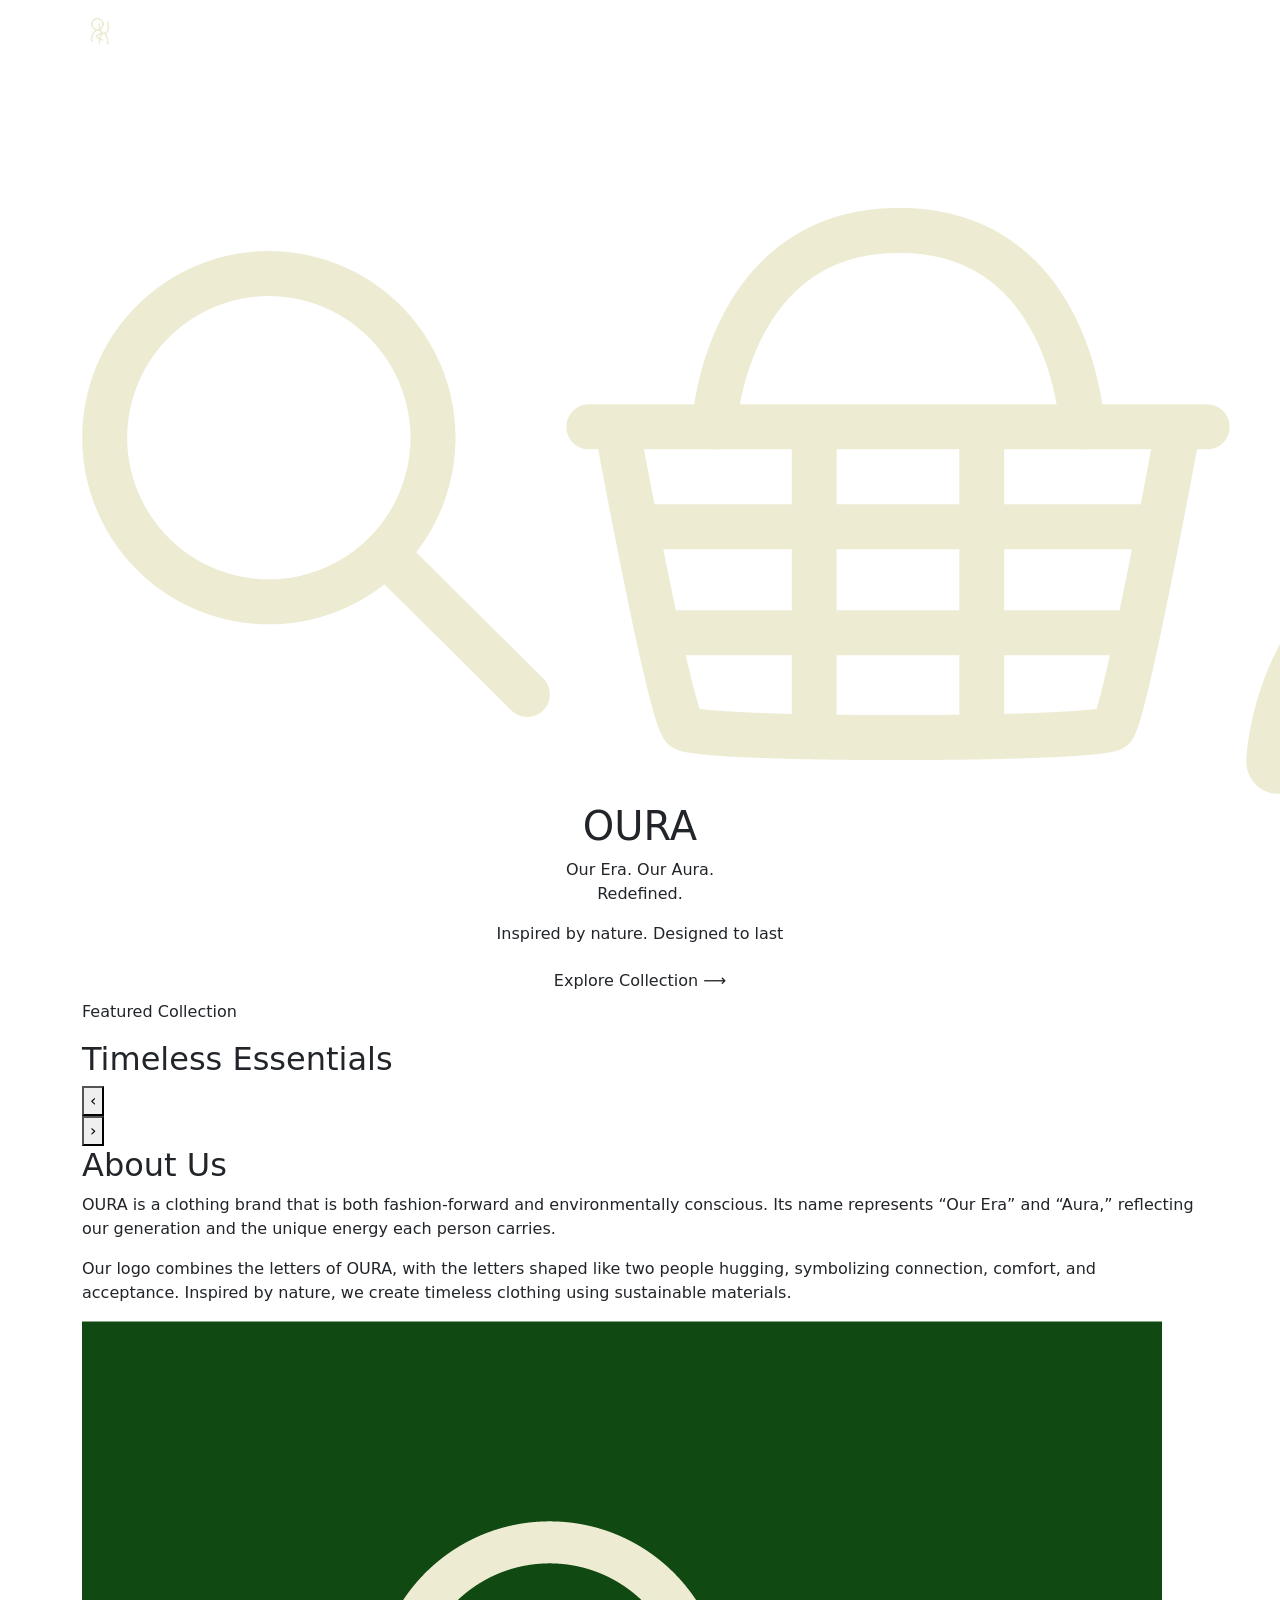
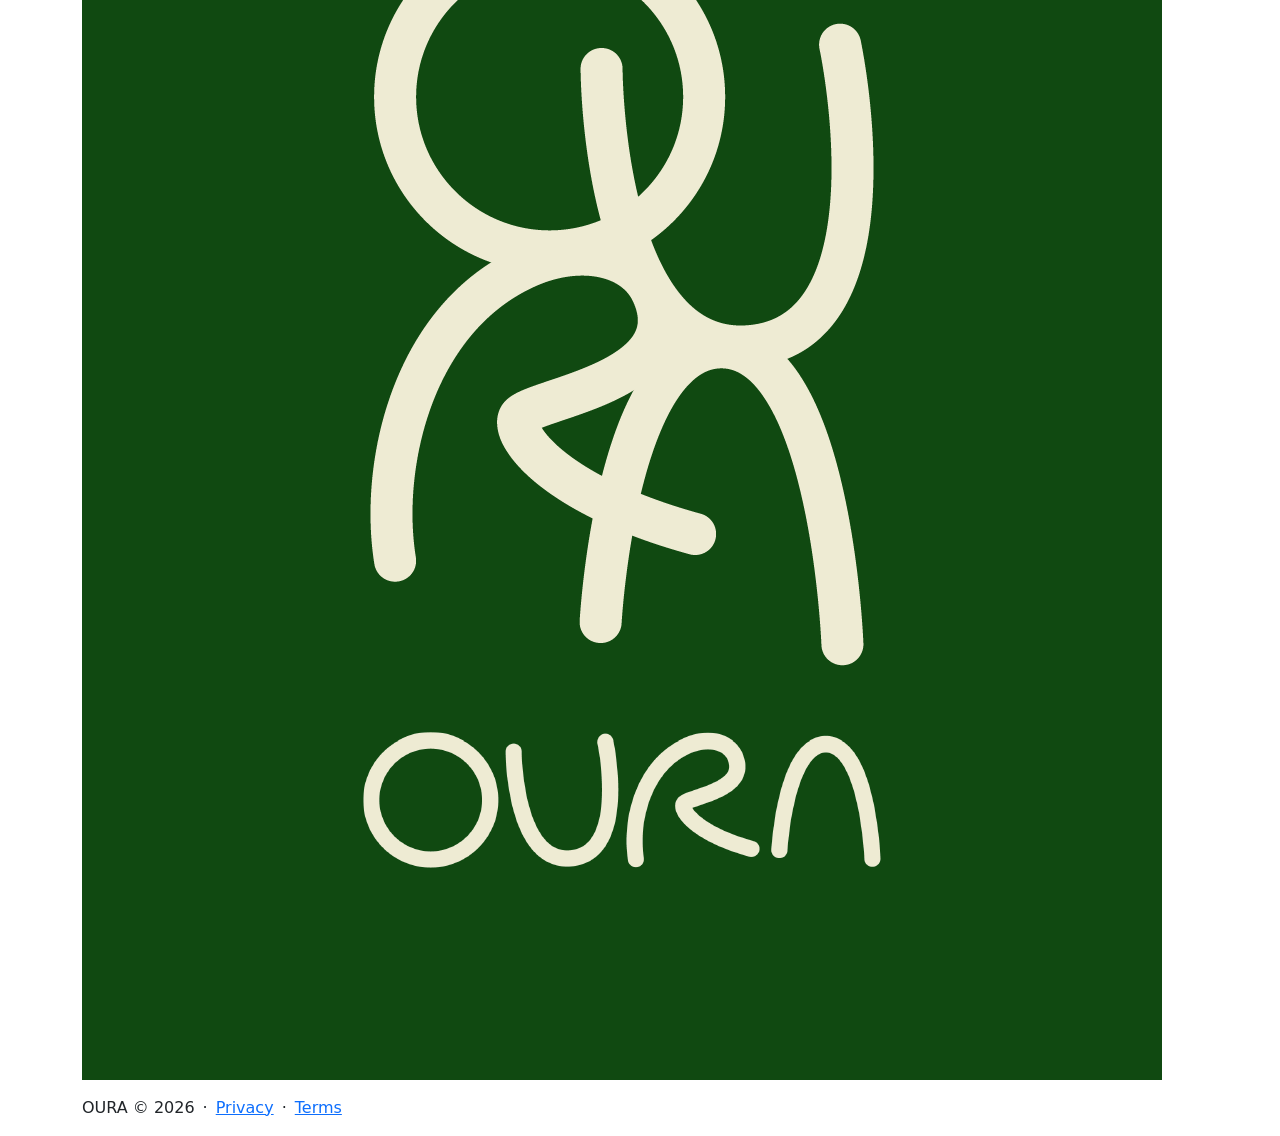
==== index.html @ e4e3f1f0 "Add files via upload" ====
<!DOCTYPE html>
<html lang="en">
<head>
  <meta charset="UTF-8">
  <meta name="viewport" content="width=device-width, initial-scale=1">
  <title>Home | OURA</title>
  <!-- Bootstrap helps the page adjust to different screen sizes. -->
  <link href="https://cdn.jsdelivr.net/npm/bootstrap@5.3.3/dist/css/bootstrap.min.css" rel="stylesheet">
 
  <link href="css/home.css" rel="stylesheet">
</head>
<body>
  <!-- NAVIGATION: logo, page links, and small icons -->
  <header>
    <nav class="navbar site-nav" data-bs-theme="dark" aria-label="Main navigation">
      <div class="container">
        <a class="navbar-brand" href="index.html">
          <img src="images/oura-logo.png" alt="OURA home" height="36">
        </a>
        <button class="navbar-toggler" type="button" aria-label="Open menu"
                aria-expanded="false" aria-controls="homeMenu" id="menuButton">
          <span class="navbar-toggler-icon"></span>
        </button>
        <div class="home-menu" id="homeMenu">
          <ul class="navbar-nav home-links">
            <li class="nav-item"><a class="nav-link active" aria-current="page" href="index.html">Home</a></li>
            <li class="nav-item"><a class="nav-link" href="#featured-collection">Shop</a></li>
            <li class="nav-item"><a class="nav-link" href="contact.html">Contact Us</a></li>
          </ul>
          <div class="nav-icons d-flex align-items-center gap-3">
            <a href="#featured-collection" aria-label="Browse products"><img src="images/icon-search.png" alt=""></a>
            <a href="#featured-collection" aria-label="Browse shirts to order"><img src="images/icon-basket.png" alt=""></a>
            <a href="contact.html" aria-label="Contact OURA"><img src="images/icon-person.png" alt=""></a>
          </div>
        </div>
      </div>
    </nav>
  </header>

  <main class="container home-content">
    <!-- hero line, tagline and clickable button -->
    <section class="hero text-center" aria-labelledby="home-title">
      <h1 id="home-title">OURA</h1>
      <div class="hero-line"></div>
      <p class="hero-tagline">Our Era. Our Aura.<br>Redefined.</p>
      <p class="hero-description">Inspired by nature. Designed to last</p>
      <a class="btn hero-button" href="#featured-collection">Explore Collection <span aria-hidden="true">⟶</span></a>
    </section>

    <!-- PRODUCTS: JavaScript adds the three shirt cards here -->
    <section class="collection" id="featured-collection" aria-labelledby="collection-title">
      <p class="section-label">Featured Collection</p>
      <h2 id="collection-title">Timeless Essentials</h2>
      <div class="product-carousel">
        <button type="button" class="carousel-arrow" id="previousProduct" aria-label="Previous product">‹</button>
        <div class="product-grid" id="productCards" aria-live="polite"></div>
        <button type="button" class="carousel-arrow" id="nextProduct" aria-label="Next product">›</button>
      </div>
    </section>

    <!-- text on the left and logo on the right  -->
    <section class="about-section" aria-labelledby="about-title">
      <div class="about-text">
        <h2 id="about-title">About Us</h2>
        <p>OURA is a clothing brand that is both fashion-forward and environmentally conscious. Its name represents “Our Era” and “Aura,” reflecting our generation and the unique energy each person carries.</p>
        <p>Our logo combines the letters of OURA, with the letters shaped like two people hugging, symbolizing connection, comfort, and acceptance. Inspired by nature, we create timeless clothing using sustainable materials.</p>
      </div>
      <div class="about-image">
        <img class="about-logo" src="images/oura-primary-logo.png" alt="OURA brand logo with two people hugging">
      </div>
    </section>
  </main>

  <!-- FOOTER: links at the bottom of the page. linked to privacy and terms -->
  <footer class="site-footer py-3">
    <div class="container d-flex flex-wrap gap-2">
      <span>OURA &copy; 2026</span>
      <span aria-hidden="true">&middot;</span>
      <a href="privacy.html">Privacy</a>
      <span aria-hidden="true">&middot;</span>
      <a href="privacy.html#terms-of-service">Terms</a>
    </div>
  </footer>

  <script type="module" src="https://cdn.jsdelivr.net/npm/bootstrap@5.3.3/dist/js/bootstrap.bundle.min.js"></script>
  <!-- This file makes the carousel arrows and mobile menu work. -->
  <script src="js/home.js"></script>
</body>
</html>
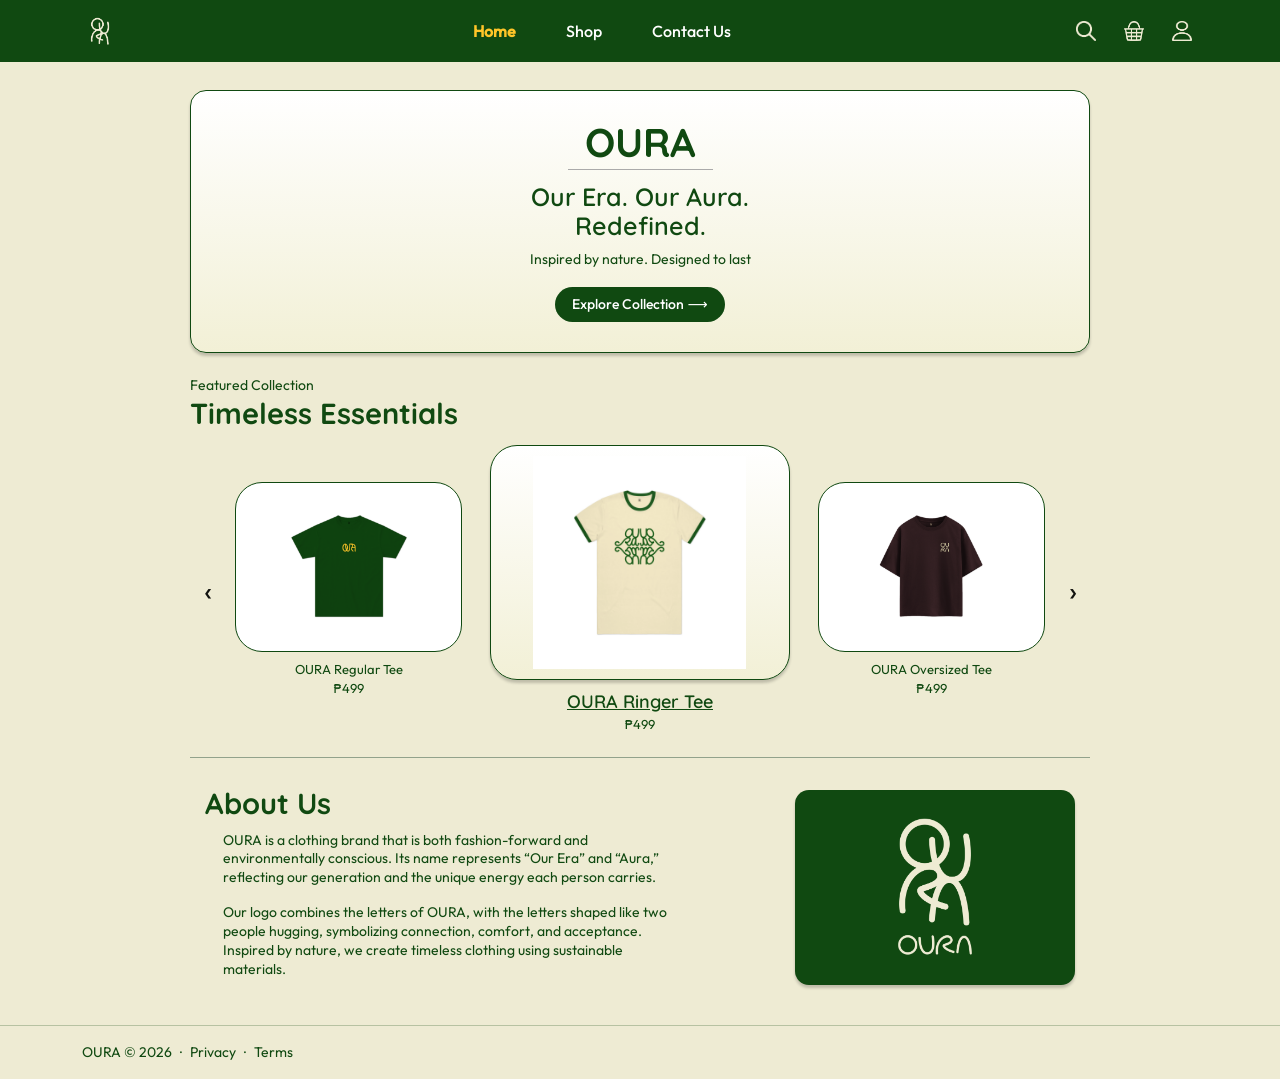
==== commit 410764e9: "Add files via upload" ====
--- a/index.html
+++ b/index.html
@@ -7,7 +7,7 @@
   <!-- Bootstrap helps the page adjust to different screen sizes. -->
   <link href="https://cdn.jsdelivr.net/npm/bootstrap@5.3.3/dist/css/bootstrap.min.css" rel="stylesheet">
  
-  <link href="css/home.css" rel="stylesheet">
+  <link href="home.css" rel="stylesheet">
 </head>
 <body>
   <!-- NAVIGATION: logo, page links, and small icons -->
@@ -84,6 +84,6 @@
 
   <script type="module" src="https://cdn.jsdelivr.net/npm/bootstrap@5.3.3/dist/js/bootstrap.bundle.min.js"></script>
   <!-- This file makes the carousel arrows and mobile menu work. -->
-  <script src="js/home.js"></script>
+  <script src="home.js"></script>
 </body>
 </html>
--- a/home.css
+++ b/home.css
@@ -0,0 +1,261 @@
+/* This file is just for our homepage. We keep the design here. */
+
+@font-face {
+  font-family: "Outfit";
+  src: url("fonts/Outfit-Regular.ttf") format("truetype");
+  font-weight: 400;
+  font-style: normal;
+  font-display: swap;
+}
+
+@font-face {
+  font-family: "Outfit";
+  src: url("fonts/Outfit-Medium.ttf") format("truetype");
+  font-weight: 500;
+  font-style: normal;
+  font-display: swap;
+}
+
+@font-face {
+  font-family: "Quicksand";
+  src: url("fonts/Quicksand-SemiBold.ttf") format("truetype");
+  font-weight: 600;
+  font-style: normal;
+  font-display: swap;
+}
+
+@font-face {
+  font-family: "Quicksand";
+  src: url("fonts/Quicksand-Bold.ttf") format("truetype");
+  font-weight: 700;
+  font-style: normal;
+  font-display: swap;
+}
+
+/* These are our main colors and fonts. */
+:root {
+  --green: #104911;
+  --cream: #EEEBD3;
+  --gold: #FFC529;
+  --text: #12130F;
+  --font-body: "Outfit", system-ui, -apple-system, "Segoe UI", sans-serif;
+  --font-heading: "Quicksand", system-ui, -apple-system, "Segoe UI", sans-serif;
+}
+
+/* this give the whole page its cream background and main font. */
+body {
+  font-family: var(--font-body);
+  font-weight: 400;
+  color: var(--text);
+  background: var(--cream);
+  min-height: 100vh;
+  display: flex;
+  flex-direction: column;
+}
+
+main {
+  flex: 1;
+}
+
+/* This is the green menu bar at the top. */
+.site-nav {
+  background: var(--green);
+}
+
+.site-nav .drawer {
+  background-color: var(--green);
+}
+
+.site-nav .nav-link {
+  font-family: var(--font-body);
+  color: #fff;
+  font-weight: 500;
+  padding: 0.5rem 1rem;
+}
+
+.site-nav .nav-link:hover,
+.site-nav .nav-link.active {
+  color: var(--gold) !important;
+  font-weight: 600;
+}
+
+.nav-icons img {
+  width: 20px;
+  height: 20px;
+  display: block;
+}
+
+.nav-icons a:hover img {
+  opacity: 0.7;
+}
+
+/* FOOTER
+   This is the small area at the bottom of the page. */
+.site-footer {
+  border-top: 1px solid rgba(16, 73, 17, 0.25);
+  font-size: 0.875rem;
+  color: var(--green);
+}
+
+.site-footer a {
+  color: var(--green);
+  text-decoration: none;
+}
+
+.site-footer a:hover {
+  text-decoration: underline;
+  text-underline-offset: 3px;
+}
+
+/* HOMEPAGE STYLES
+   These rules control the homepage layout and design. */
+html { scroll-behavior: smooth; }
+.home-content { max-width: 1060px; }
+.home-content h1, .home-content h2 { font-family: var(--font-heading); color: var(--green); }
+a:focus-visible, button:focus-visible { outline: 3px solid var(--gold); outline-offset: 3px; }
+
+/* Keep the links centered like the mockup. */
+.site-nav .container { display: flex; align-items: center; justify-content: space-between; }
+.home-menu { display: flex; align-items: center; flex: 1; }
+.home-links { display: flex; flex-direction: row; gap: 18px; margin: auto; }
+.home-links .nav-link { color: white; }
+.home-links .nav-link.active { color: var(--gold) !important; }
+.nav-icons a { padding: 6px; }
+.navbar-toggler { display: none; }
+
+/* HERO SECTION
+   This is the large rounded box with the OURA nameand tagline. */
+.hero {
+  margin: 28px auto 22px;
+  padding: 27px 20px 30px;
+  max-width: 900px;
+  border: 1.5px solid var(--green);
+  border-radius: 16px;
+  background: linear-gradient(#fff, #f2f0d6);
+  box-shadow: 0 3px 3px #0003;
+}
+.hero h1 { font-size: 40px; font-weight: 700; margin: 0; }
+.hero-line { width: 145px; border-bottom: 1px solid #aaa; margin: 3px auto 13px; }
+.hero-tagline { font-family: var(--font-heading); font-size: 25px; line-height: 1.15; font-weight: 600; color: var(--green); margin-bottom: 8px; }
+.hero-description { font-family: var(--font-body); font-weight: 400; color: var(--green); margin-bottom: 17px; }
+.hero-button { font-family: var(--font-body); font-weight: 500; background: var(--green); color: white; border-radius: 30px; padding: 6px 16px; font-size: 14px; }
+.hero-button:hover { background: #0b350c; color: var(--gold); }
+
+/* FEATURED PRODUCTS
+   The shirt in the middle is bigger than the other two. it acts as a carosuel */
+.collection { max-width: 900px; margin: auto; scroll-margin-top: 15px; }
+.section-label { margin: 0; color: var(--green); }
+.collection h2 { font-size: 29px; font-weight: 700; margin: 0 0 15px; }
+.product-carousel { display: flex; align-items: center; gap: 10px; }
+.product-grid { flex: 1; display: grid; grid-template-columns: 1fr 1.32fr 1fr; gap: 28px; align-items: center; }
+.product-item { text-align: center; min-width: 0; }
+.product-image-box {
+  display: flex; align-items: center; justify-content: center;
+  height: 170px; padding: 10px; border: 1px solid var(--green);
+  border-radius: 27px; background: white; overflow: hidden;
+}
+.product-image-box img { max-width: 100%; max-height: 100%; object-fit: contain; }
+.product-item.featured .product-image-box {
+  height: 235px; background: linear-gradient(#fff, #f2f0d6);
+  box-shadow: 0 3px 3px #0003;
+}
+.product-name { display: block; margin-top: 8px; color: var(--green); font-size: 13px; text-decoration: none; }
+.product-name:hover, .product-name:focus-visible { text-decoration: underline; }
+.product-item.featured .product-name { font-family: var(--font-heading); font-weight: 700; font-size: 18px; text-decoration: underline; }
+.product-price { margin: 0; color: var(--green); font-size: 13px; }
+.carousel-arrow { background: transparent; border: 0; color: var(--text); font-size: 30px; min-width: 35px; min-height: 44px; }
+.carousel-arrow:hover { color: var(--green); }
+
+/* ABOUT US
+   On a computer, the text is on the left and the logo is on the right. */
+.about-section {
+  max-width: 900px;
+  margin: 22px auto 30px;
+  padding: 28px 15px 0;
+  border-top: 1px solid #92a28b;
+  display: grid;
+  grid-template-columns: minmax(0, 1.35fr) minmax(0, 1fr);
+  align-items: center;
+  gap: 30px;
+}
+.about-text { min-width: 0; }
+.about-section h2 { font-size: 29px; font-weight: 700; margin: 0 0 10px; }
+.about-section p {
+  font-family: var(--font-body);
+  font-size: 14px;
+  line-height: 1.35;
+  color: var(--green);
+  margin: 0 0 16px 18px;
+}
+.about-image {
+  width: 100%;
+  max-width: 280px;
+  height: 195px;
+  justify-self: end;
+  background: var(--green);
+  border-radius: 14px;
+  box-shadow: 0 3px 3px #0003;
+  overflow: hidden;
+  display: flex;
+  align-items: center;
+  justify-content: center;
+}
+.about-logo {
+  display: block;
+  height: 100%;
+  width: 100%;
+  object-fit: contain;
+}
+/* Keep the font sizes and the images consistent with the wireframe. */
+.home-links .nav-link { font-family: var(--font-body); font-weight: 500; font-size: 18px; }
+.section-label { font-size: 14px; }
+.hero-description { font-size: 14px; }
+.product-image-box img { display: block; width: 100%; height: 100%; object-fit: contain; }
+.product-item.featured .product-name { font-weight: 600; }
+
+/* SMALL SCREENS
+   These changes help the website fit on phones. */
+@media (max-width: 767px) {
+  .navbar-toggler { display: block; margin-left: auto; }
+  .home-menu { display: none; flex-basis: 100%; flex-direction: column; align-items: flex-start; padding: 12px 0; }
+  .home-menu.open { display: flex; }
+  .site-nav .container { flex-wrap: wrap; }
+  .home-links { flex-direction: column; margin: 0; gap: 0; }
+  .nav-icons { margin-top: 8px; }
+  .hero { padding: 25px 14px; }
+  .product-grid { gap: 8px; }
+  .product-image-box { height: 115px; border-radius: 16px; padding: 5px; }
+  .product-item.featured .product-image-box { height: 160px; }
+  .product-name { font-size: 11px; overflow-wrap: anywhere; }
+  .product-item.featured .product-name { font-size: 13px; }
+  .carousel-arrow { min-width: 22px; font-size: 25px; }
+  .about-section { grid-template-columns: 1fr; gap: 12px; }
+  .about-image { justify-self: center; }
+  .about-section p { margin-left: 0; }
+}
+@media (prefers-reduced-motion: reduce) { html { scroll-behavior: auto; } }
+
+/* Set the font style for homepage headings and text. */
+.home-content h1, .home-content h2 { font-family: var(--font-heading); font-weight: 700; }
+.home-content p, .home-content a { font-family: var(--font-body); }
+.hero-tagline { font-family: var(--font-heading) !important; font-weight: 600; }
+.product-item.featured .product-name { font-family: var(--font-heading); }
+
+/* Set the font style for the homepage menu. */
+.site-nav .home-links .nav-link {
+  font-family: var(--font-body);
+  font-size: 16px;
+  font-weight: 500;
+  padding: 0.5rem 1rem;
+  color: #fff;
+}
+.site-nav .home-links .nav-link.active,
+.site-nav .home-links .nav-link:hover {
+  font-weight: 600;
+  color: var(--gold) !important;
+}
+/* Keep the logo beside the text, aligned at the top of About Us. */
+@media (min-width: 768px) {
+  .about-section { align-items: start; }
+  .about-image { align-self: start; margin-top: 4px; }
+}
